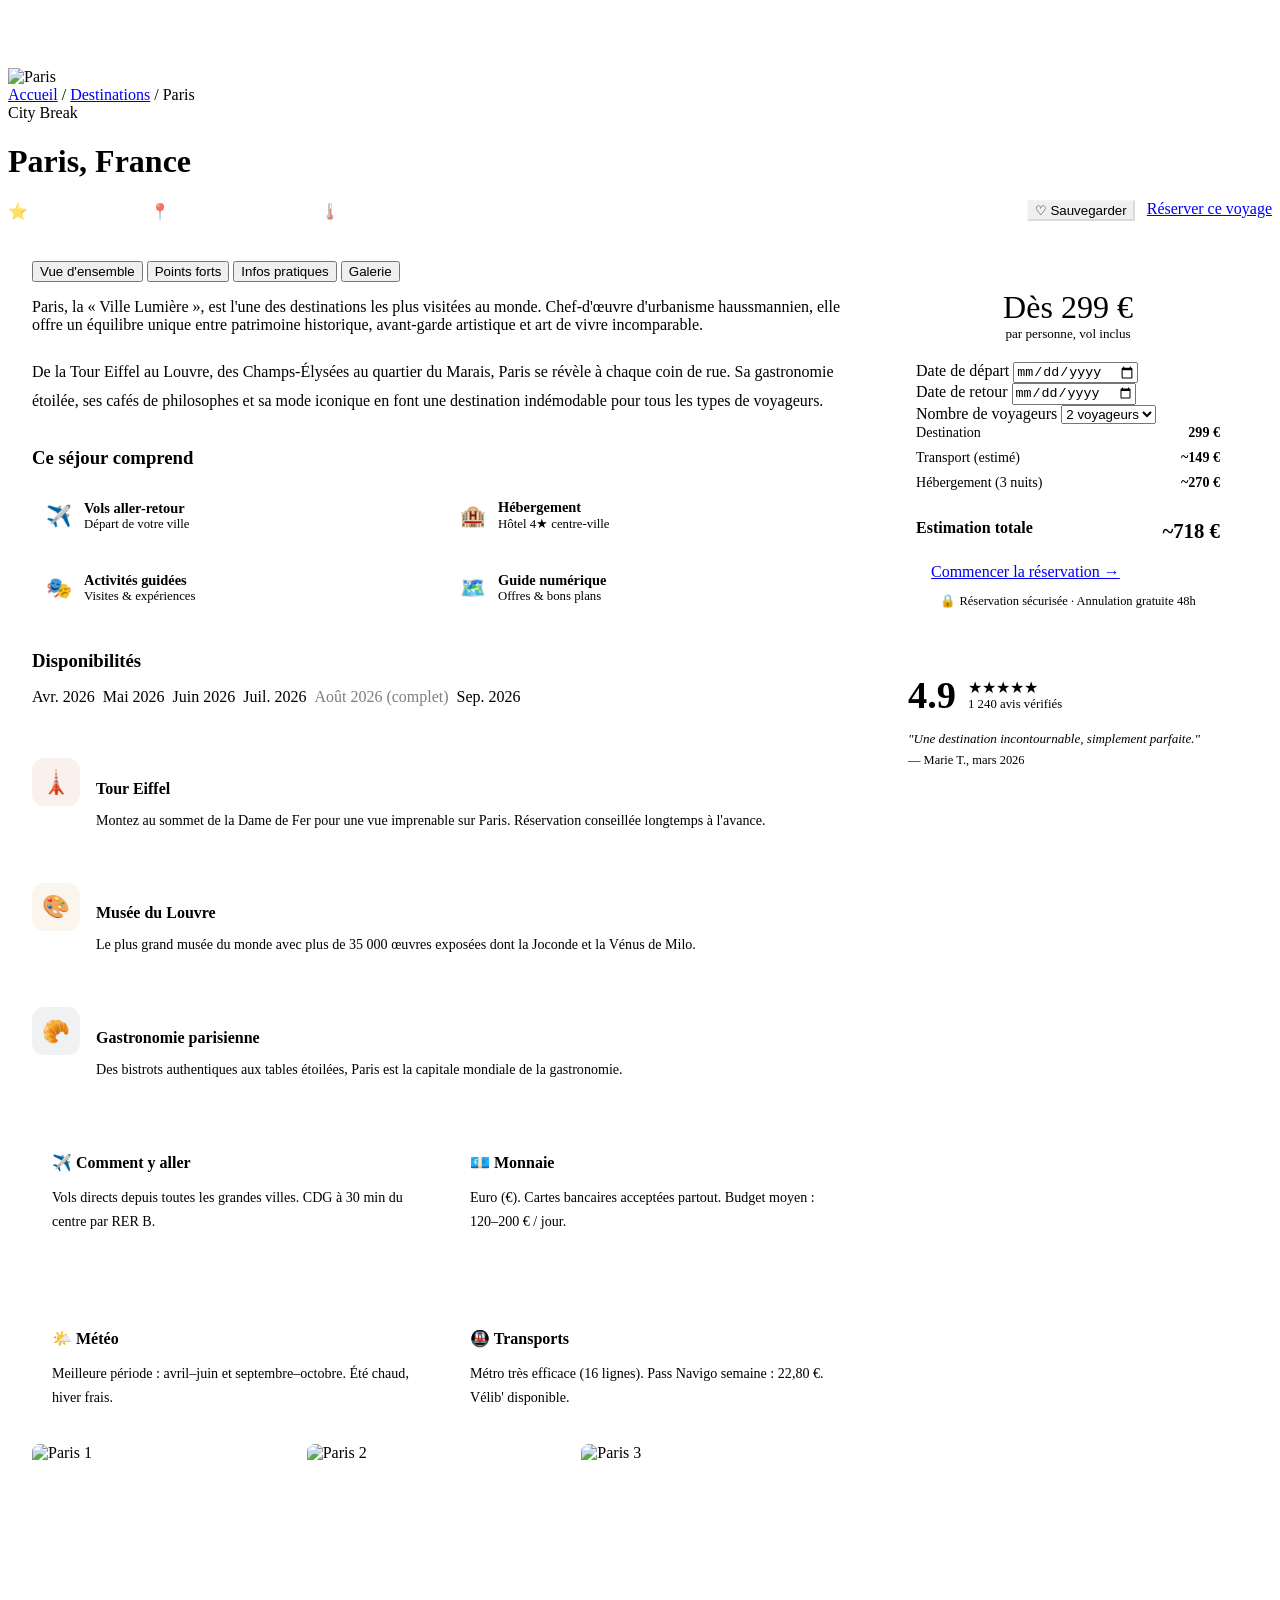
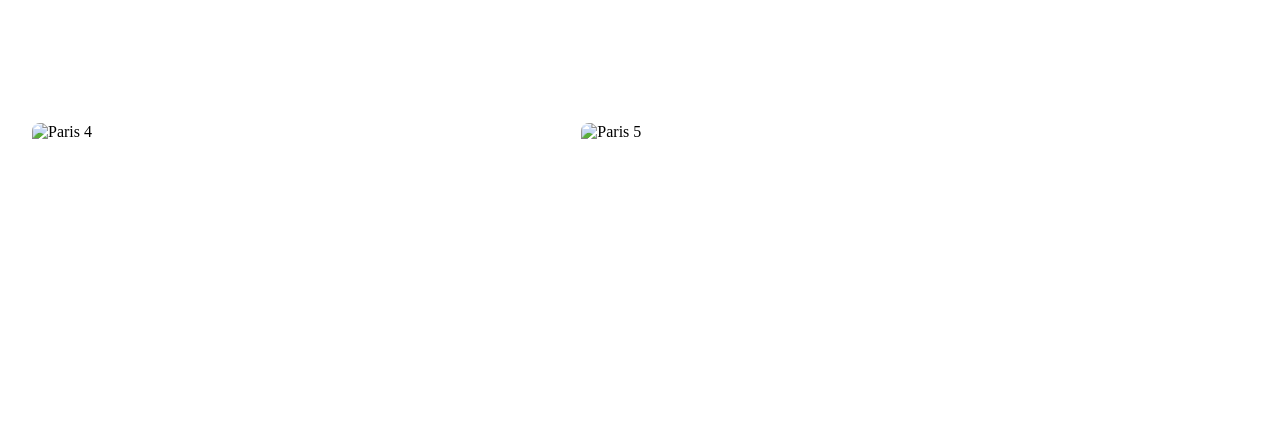
==== destination-detail.html @ 7fc2940a "Add destination-detail.html for Paris travel details" ====
<!DOCTYPE html>
<html lang="fr">
<head>
  <meta charset="UTF-8">
  <meta name="viewport" content="width=device-width, initial-scale=1.0">
  <title>Paris, France — VoyageVista</title>
  <link rel="stylesheet" href="css/style.css">
</head>
<body class="page-top">
 
<div id="navbar-placeholder"></div>
 
<!-- DESTINATION HERO -->
<div class="dest-hero" style="margin-top: 68px;">
  <img id="destHeroImg" src="https://images.unsplash.com/photo-1502602898657-3e91760cbb34?w=1600&auto=format" alt="Paris">
  <div class="dest-hero-overlay"></div>
  <div class="dest-hero-content container">
    <div class="breadcrumb">
      <a href="index.html">Accueil</a>
      <span class="breadcrumb-sep">/</span>
      <a href="destinations.html">Destinations</a>
      <span class="breadcrumb-sep">/</span>
      <span id="destName">Paris</span>
    </div>
    <div style="display: flex; justify-content: space-between; align-items: flex-end; flex-wrap: wrap; gap: 20px;">
      <div>
        <span class="badge badge-terra" style="margin-bottom: 10px;">City Break</span>
        <h1 class="display-2" style="color: var(--white);" id="destTitle">Paris, France</h1>
        <div style="display: flex; align-items: center; gap: 20px; margin-top: 10px; color: rgba(255,255,255,.75);">
          <span>⭐ 4.9 · 1 240 avis</span>
          <span>📍 Europe Occidentale</span>
          <span>🌡️ 8–22°C printemps</span>
        </div>
      </div>
      <div style="display: flex; gap: 12px;">
        <button class="btn btn-ghost btn-sm" style="color: var(--white); border-color: rgba(255,255,255,.3);">♡ Sauvegarder</button>
        <a href="transports.html" class="btn btn-primary" id="bookBtn">Réserver ce voyage</a>
      </div>
    </div>
  </div>
</div>
 
<!-- MAIN CONTENT -->
<div class="container" style="padding: 40px 24px;">
  <div style="display: grid; grid-template-columns: 1fr 360px; gap: 40px; align-items: start;">
 
    <!-- LEFT: Tabs Content -->
    <div>
      <div class="tabs" id="detailTabs">
        <button class="tab-btn active" data-tab="overview">Vue d'ensemble</button>
        <button class="tab-btn" data-tab="highlights">Points forts</button>
        <button class="tab-btn" data-tab="practical">Infos pratiques</button>
        <button class="tab-btn" data-tab="gallery">Galerie</button>
      </div>
 
      <!-- OVERVIEW -->
      <div class="tab-panel active" id="overview">
        <p class="body-lg" style="color: var(--text-mid); margin-bottom: 24px;">
          Paris, la « Ville Lumière », est l'une des destinations les plus visitées au monde. Chef-d'œuvre d'urbanisme haussmannien, elle offre un équilibre unique entre patrimoine historique, avant-garde artistique et art de vivre incomparable.
        </p>
        <p style="color: var(--text-mid); margin-bottom: 32px; line-height: 1.8;">
          De la Tour Eiffel au Louvre, des Champs-Élysées au quartier du Marais, Paris se révèle à chaque coin de rue. Sa gastronomie étoilée, ses cafés de philosophes et sa mode iconique en font une destination indémodable pour tous les types de voyageurs.
        </p>
        <h3 class="heading-3" style="margin-bottom: 16px;">Ce séjour comprend</h3>
        <div style="display: grid; grid-template-columns: 1fr 1fr; gap: 12px; margin-bottom: 32px;">
          <div style="display: flex; gap: 12px; align-items: center; background: var(--sand); padding: 14px; border-radius: var(--radius-md);">
            <span style="font-size: 1.3rem;">✈️</span>
            <div><div style="font-weight: 600; font-size: 0.9rem;">Vols aller-retour</div><div style="font-size: 0.8rem; color: var(--text-light);">Départ de votre ville</div></div>
          </div>
          <div style="display: flex; gap: 12px; align-items: center; background: var(--sand); padding: 14px; border-radius: var(--radius-md);">
            <span style="font-size: 1.3rem;">🏨</span>
            <div><div style="font-weight: 600; font-size: 0.9rem;">Hébergement</div><div style="font-size: 0.8rem; color: var(--text-light);">Hôtel 4★ centre-ville</div></div>
          </div>
          <div style="display: flex; gap: 12px; align-items: center; background: var(--sand); padding: 14px; border-radius: var(--radius-md);">
            <span style="font-size: 1.3rem;">🎭</span>
            <div><div style="font-weight: 600; font-size: 0.9rem;">Activités guidées</div><div style="font-size: 0.8rem; color: var(--text-light);">Visites & expériences</div></div>
          </div>
          <div style="display: flex; gap: 12px; align-items: center; background: var(--sand); padding: 14px; border-radius: var(--radius-md);">
            <span style="font-size: 1.3rem;">🗺️</span>
            <div><div style="font-weight: 600; font-size: 0.9rem;">Guide numérique</div><div style="font-size: 0.8rem; color: var(--text-light);">Offres & bons plans</div></div>
          </div>
        </div>
        <h3 class="heading-3" style="margin-bottom: 16px;">Disponibilités</h3>
        <div style="display: flex; gap: 8px; flex-wrap: wrap; margin-bottom: 32px;">
          <span class="chip active">Avr. 2026</span>
          <span class="chip active">Mai 2026</span>
          <span class="chip active">Juin 2026</span>
          <span class="chip active">Juil. 2026</span>
          <span class="chip" style="opacity: 0.5; cursor: not-allowed;">Août 2026 (complet)</span>
          <span class="chip active">Sep. 2026</span>
        </div>
      </div>
 
      <!-- HIGHLIGHTS -->
      <div class="tab-panel" id="highlights">
        <div style="space-y: 20px;">
          <div style="display: flex; gap: 16px; align-items: flex-start; padding: 20px 0; border-bottom: 1px solid var(--sand);">
            <div style="width: 48px; height: 48px; background: rgba(201,113,74,.1); border-radius: 12px; display: flex; align-items: center; justify-content: center; font-size: 1.4rem; flex-shrink: 0;">🗼</div>
            <div><h4 style="font-weight: 700; margin-bottom: 6px;">Tour Eiffel</h4><p style="font-size: 0.88rem; color: var(--text-mid);">Montez au sommet de la Dame de Fer pour une vue imprenable sur Paris. Réservation conseillée longtemps à l'avance.</p></div>
          </div>
          <div style="display: flex; gap: 16px; align-items: flex-start; padding: 20px 0; border-bottom: 1px solid var(--sand);">
            <div style="width: 48px; height: 48px; background: rgba(212,168,83,.1); border-radius: 12px; display: flex; align-items: center; justify-content: center; font-size: 1.4rem; flex-shrink: 0;">🎨</div>
            <div><h4 style="font-weight: 700; margin-bottom: 6px;">Musée du Louvre</h4><p style="font-size: 0.88rem; color: var(--text-mid);">Le plus grand musée du monde avec plus de 35 000 œuvres exposées dont la Joconde et la Vénus de Milo.</p></div>
          </div>
          <div style="display: flex; gap: 16px; align-items: flex-start; padding: 20px 0; border-bottom: 1px solid var(--sand);">
            <div style="width: 48px; height: 48px; background: rgba(13,27,42,.06); border-radius: 12px; display: flex; align-items: center; justify-content: center; font-size: 1.4rem; flex-shrink: 0;">🥐</div>
            <div><h4 style="font-weight: 700; margin-bottom: 6px;">Gastronomie parisienne</h4><p style="font-size: 0.88rem; color: var(--text-mid);">Des bistrots authentiques aux tables étoilées, Paris est la capitale mondiale de la gastronomie.</p></div>
          </div>
        </div>
      </div>
 
      <!-- PRACTICAL -->
      <div class="tab-panel" id="practical">
        <div style="display: grid; grid-template-columns: 1fr 1fr; gap: 20px;">
          <div style="background: var(--sand); padding: 20px; border-radius: var(--radius-md);">
            <h4 style="font-weight: 700; margin-bottom: 10px;">✈️ Comment y aller</h4>
            <p style="font-size: 0.88rem; color: var(--text-mid); line-height: 1.7;">Vols directs depuis toutes les grandes villes. CDG à 30 min du centre par RER B.</p>
          </div>
          <div style="background: var(--sand); padding: 20px; border-radius: var(--radius-md);">
            <h4 style="font-weight: 700; margin-bottom: 10px;">💶 Monnaie</h4>
            <p style="font-size: 0.88rem; color: var(--text-mid); line-height: 1.7;">Euro (€). Cartes bancaires acceptées partout. Budget moyen : 120–200 € / jour.</p>
          </div>
          <div style="background: var(--sand); padding: 20px; border-radius: var(--radius-md);">
            <h4 style="font-weight: 700; margin-bottom: 10px;">🌤️ Météo</h4>
            <p style="font-size: 0.88rem; color: var(--text-mid); line-height: 1.7;">Meilleure période : avril–juin et septembre–octobre. Été chaud, hiver frais.</p>
          </div>
          <div style="background: var(--sand); padding: 20px; border-radius: var(--radius-md);">
            <h4 style="font-weight: 700; margin-bottom: 10px;">🚇 Transports</h4>
            <p style="font-size: 0.88rem; color: var(--text-mid); line-height: 1.7;">Métro très efficace (16 lignes). Pass Navigo semaine : 22,80 €. Vélib' disponible.</p>
          </div>
        </div>
      </div>
 
      <!-- GALLERY -->
      <div class="tab-panel" id="gallery">
        <div style="display: grid; grid-template-columns: 1fr 1fr 1fr; gap: 8px;">
          <img src="https://images.unsplash.com/photo-1502602898657-3e91760cbb34?w=400&auto=format" style="border-radius: 8px; aspect-ratio:1; object-fit:cover; width:100%; cursor:pointer;" alt="Paris 1">
          <img src="https://images.unsplash.com/photo-1522093007474-d86e9bf7ba6f?w=400&auto=format" style="border-radius: 8px; aspect-ratio:1; object-fit:cover; width:100%; cursor:pointer;" alt="Paris 2">
          <img src="https://images.unsplash.com/photo-1543349689-9a4d426bee8e?w=400&auto=format" style="border-radius: 8px; aspect-ratio:1; object-fit:cover; width:100%; cursor:pointer;" alt="Paris 3">
          <img src="https://images.unsplash.com/photo-1499856871958-5b9627545d1a?w=400&auto=format" style="border-radius: 8px; grid-column: span 2; aspect-ratio:2/1; object-fit:cover; width:100%; cursor:pointer;" alt="Paris 4">
          <img src="https://images.unsplash.com/photo-1431274172761-fca41d930114?w=400&auto=format" style="border-radius: 8px; aspect-ratio:1; object-fit:cover; width:100%; cursor:pointer;" alt="Paris 5">
        </div>
      </div>
    </div>
 
    <!-- RIGHT: Booking Card -->
    <div style="position: sticky; top: 88px;">
      <div style="background: var(--white); border-radius: var(--radius-xl); padding: 28px; box-shadow: var(--shadow-lg); border: 2px solid var(--sand);">
        <div style="text-align: center; margin-bottom: 20px;">
          <div class="card-price" style="font-size: 2rem;">Dès 299 €</div>
          <div style="font-size: 0.82rem; color: var(--text-light);">par personne, vol inclus</div>
        </div>
 
        <div class="divider"></div>
 
        <div class="form-group">
          <label class="form-label">Date de départ</label>
          <input type="date" class="form-input">
        </div>
        <div class="form-group">
          <label class="form-label">Date de retour</label>
          <input type="date" class="form-input">
        </div>
        <div class="form-group">
          <label class="form-label">Nombre de voyageurs</label>
          <select class="form-input form-select">
            <option>1 voyageur</option>
            <option selected>2 voyageurs</option>
            <option>3 voyageurs</option>
            <option>4 voyageurs</option>
          </select>
        </div>
 
        <div class="divider"></div>
 
        <div style="font-size: 0.88rem; color: var(--text-mid); margin-bottom: 16px;">
          <div style="display: flex; justify-content: space-between; margin-bottom: 8px;"><span>Destination</span><span style="font-weight:600">299 €</span></div>
          <div style="display: flex; justify-content: space-between; margin-bottom: 8px;"><span>Transport (estimé)</span><span style="font-weight:600">~149 €</span></div>
          <div style="display: flex; justify-content: space-between;"><span>Hébergement (3 nuits)</span><span style="font-weight:600">~270 €</span></div>
        </div>
        <div style="display: flex; justify-content: space-between; font-weight: 700; font-size: 1rem; margin-bottom: 20px; padding-top: 12px; border-top: 2px solid var(--sand);">
          <span>Estimation totale</span>
          <span class="text-terra" style="font-family: var(--font-display); font-size: 1.3rem;">~718 €</span>
        </div>
 
        <a href="transports.html" class="btn btn-primary" style="width: 100%; justify-content: center; font-size: 1rem; padding: 15px;"
          onclick="
            const dest = {id: 1, name: 'Paris', country: 'France', price: 299, img: 'https://images.unsplash.com/photo-1511739001486-6bfe10ce785f?w=600&auto=format'};
            const cart = JSON.parse(localStorage.getItem('vv_cart')||'{}');
            cart.destination = dest; cart.transport = null; cart.accommodation = null; cart.activities = [];
            localStorage.setItem('vv_cart', JSON.stringify(cart));
          ">
          Commencer la réservation →
        </a>
 
        <div style="text-align:center; margin-top: 12px; font-size: 0.78rem; color: var(--text-light);">
          🔒 Réservation sécurisée · Annulation gratuite 48h
        </div>
      </div>
 
      <!-- Reviews mini -->
      <div style="background: var(--white); border-radius: var(--radius-lg); padding: 20px; box-shadow: var(--shadow-sm); margin-top: 16px;">
        <div style="display: flex; align-items: center; gap: 12px; margin-bottom: 14px;">
          <div style="font-family: var(--font-display); font-size: 2.4rem; font-weight: 900; color: var(--terra);">4.9</div>
          <div>
            <div style="color: var(--gold);">★★★★★</div>
            <div style="font-size: 0.8rem; color: var(--text-light);">1 240 avis vérifiés</div>
          </div>
        </div>
        <div style="font-size: 0.82rem; color: var(--text-mid); font-style: italic; font-family: var(--font-display);">"Une destination incontournable, simplement parfaite."</div>
        <div style="font-size: 0.78rem; color: var(--text-light); margin-top: 6px;">— Marie T., mars 2026</div>
      </div>
    </div>
 
  </div>
</div>
 
<div id="footer-placeholder"></div>
 
<script src="js/components.js"></script>
<script src="js/main.js"></script>
<script>
// Update page based on query param
document.addEventListener('DOMContentLoaded', () => {
  initTabs('#detailTabs');
});
 
function initTabs(sel) {
  const tabsEl = document.querySelector(sel || '.tabs');
  if (!tabsEl) return;
  tabsEl.querySelectorAll('.tab-btn').forEach(btn => {
    btn.addEventListener('click', () => {
      const target = btn.dataset.tab;
      tabsEl.querySelectorAll('.tab-btn').forEach(b => b.classList.remove('active'));
      btn.classList.add('active');
      document.querySelectorAll('.tab-panel').forEach(p => p.classList.toggle('active', p.id === target));
    });
  });
}
</script>
</body>
</html>
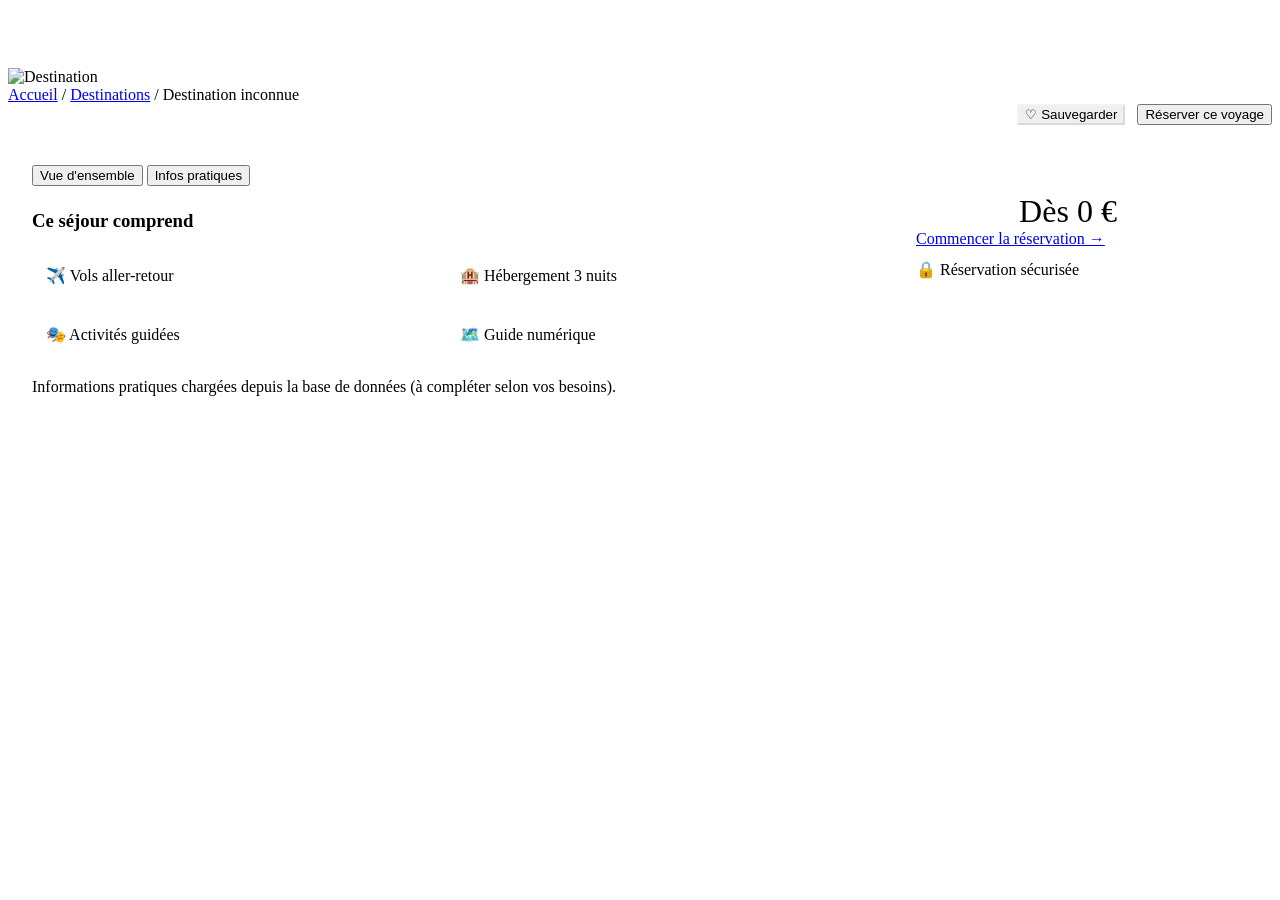
==== commit af1ac266: "Update destination-detail.html" ====
--- a/destination-detail.html
+++ b/destination-detail.html
@@ -3,240 +3,131 @@
 <head>
   <meta charset="UTF-8">
   <meta name="viewport" content="width=device-width, initial-scale=1.0">
-  <title>Paris, France — VoyageVista</title>
+  <title>Destination — VoyageVista</title>
   <link rel="stylesheet" href="css/style.css">
 </head>
 <body class="page-top">
- 
+
 <div id="navbar-placeholder"></div>
- 
-<!-- DESTINATION HERO -->
+
+<!-- DESTINATION HERO (sera rempli dynamiquement) -->
 <div class="dest-hero" style="margin-top: 68px;">
-  <img id="destHeroImg" src="https://images.unsplash.com/photo-1502602898657-3e91760cbb34?w=1600&auto=format" alt="Paris">
+  <img id="destHeroImg" src="" alt="Destination">
   <div class="dest-hero-overlay"></div>
   <div class="dest-hero-content container">
     <div class="breadcrumb">
-      <a href="index.html">Accueil</a>
-      <span class="breadcrumb-sep">/</span>
-      <a href="destinations.html">Destinations</a>
-      <span class="breadcrumb-sep">/</span>
-      <span id="destName">Paris</span>
+      <a href="index.html">Accueil</a> <span class="breadcrumb-sep">/</span>
+      <a href="destinations.html">Destinations</a> <span class="breadcrumb-sep">/</span>
+      <span id="destName"></span>
     </div>
-    <div style="display: flex; justify-content: space-between; align-items: flex-end; flex-wrap: wrap; gap: 20px;">
+    <div style="display: flex; justify-content: space-between; align-items: flex-end; flex-wrap: wrap;">
       <div>
-        <span class="badge badge-terra" style="margin-bottom: 10px;">City Break</span>
-        <h1 class="display-2" style="color: var(--white);" id="destTitle">Paris, France</h1>
-        <div style="display: flex; align-items: center; gap: 20px; margin-top: 10px; color: rgba(255,255,255,.75);">
-          <span>⭐ 4.9 · 1 240 avis</span>
-          <span>📍 Europe Occidentale</span>
-          <span>🌡️ 8–22°C printemps</span>
-        </div>
+        <span class="badge badge-terra" id="destTag" style="margin-bottom: 10px;"></span>
+        <h1 class="display-2" style="color: var(--white);" id="destTitle"></h1>
+        <div style="display: flex; gap: 20px; margin-top: 10px; color: rgba(255,255,255,.75);" id="destMeta"></div>
       </div>
       <div style="display: flex; gap: 12px;">
-        <button class="btn btn-ghost btn-sm" style="color: var(--white); border-color: rgba(255,255,255,.3);">♡ Sauvegarder</button>
-        <a href="transports.html" class="btn btn-primary" id="bookBtn">Réserver ce voyage</a>
+        <button class="btn btn-ghost btn-sm" id="saveWishlistBtn" style="color: var(--white); border-color: rgba(255,255,255,.3);">♡ Sauvegarder</button>
+        <button class="btn btn-primary" id="bookBtn">Réserver ce voyage</button>
       </div>
     </div>
   </div>
 </div>
- 
-<!-- MAIN CONTENT -->
+
+<!-- MAIN CONTENT (version simplifiée avec les infos dynamiques) -->
 <div class="container" style="padding: 40px 24px;">
-  <div style="display: grid; grid-template-columns: 1fr 360px; gap: 40px; align-items: start;">
- 
-    <!-- LEFT: Tabs Content -->
+  <div style="display: grid; grid-template-columns: 1fr 360px; gap: 40px;">
     <div>
       <div class="tabs" id="detailTabs">
         <button class="tab-btn active" data-tab="overview">Vue d'ensemble</button>
-        <button class="tab-btn" data-tab="highlights">Points forts</button>
         <button class="tab-btn" data-tab="practical">Infos pratiques</button>
-        <button class="tab-btn" data-tab="gallery">Galerie</button>
       </div>
- 
-      <!-- OVERVIEW -->
       <div class="tab-panel active" id="overview">
-        <p class="body-lg" style="color: var(--text-mid); margin-bottom: 24px;">
-          Paris, la « Ville Lumière », est l'une des destinations les plus visitées au monde. Chef-d'œuvre d'urbanisme haussmannien, elle offre un équilibre unique entre patrimoine historique, avant-garde artistique et art de vivre incomparable.
-        </p>
-        <p style="color: var(--text-mid); margin-bottom: 32px; line-height: 1.8;">
-          De la Tour Eiffel au Louvre, des Champs-Élysées au quartier du Marais, Paris se révèle à chaque coin de rue. Sa gastronomie étoilée, ses cafés de philosophes et sa mode iconique en font une destination indémodable pour tous les types de voyageurs.
-        </p>
-        <h3 class="heading-3" style="margin-bottom: 16px;">Ce séjour comprend</h3>
-        <div style="display: grid; grid-template-columns: 1fr 1fr; gap: 12px; margin-bottom: 32px;">
-          <div style="display: flex; gap: 12px; align-items: center; background: var(--sand); padding: 14px; border-radius: var(--radius-md);">
-            <span style="font-size: 1.3rem;">✈️</span>
-            <div><div style="font-weight: 600; font-size: 0.9rem;">Vols aller-retour</div><div style="font-size: 0.8rem; color: var(--text-light);">Départ de votre ville</div></div>
-          </div>
-          <div style="display: flex; gap: 12px; align-items: center; background: var(--sand); padding: 14px; border-radius: var(--radius-md);">
-            <span style="font-size: 1.3rem;">🏨</span>
-            <div><div style="font-weight: 600; font-size: 0.9rem;">Hébergement</div><div style="font-size: 0.8rem; color: var(--text-light);">Hôtel 4★ centre-ville</div></div>
-          </div>
-          <div style="display: flex; gap: 12px; align-items: center; background: var(--sand); padding: 14px; border-radius: var(--radius-md);">
-            <span style="font-size: 1.3rem;">🎭</span>
-            <div><div style="font-weight: 600; font-size: 0.9rem;">Activités guidées</div><div style="font-size: 0.8rem; color: var(--text-light);">Visites & expériences</div></div>
-          </div>
-          <div style="display: flex; gap: 12px; align-items: center; background: var(--sand); padding: 14px; border-radius: var(--radius-md);">
-            <span style="font-size: 1.3rem;">🗺️</span>
-            <div><div style="font-weight: 600; font-size: 0.9rem;">Guide numérique</div><div style="font-size: 0.8rem; color: var(--text-light);">Offres & bons plans</div></div>
-          </div>
-        </div>
-        <h3 class="heading-3" style="margin-bottom: 16px;">Disponibilités</h3>
-        <div style="display: flex; gap: 8px; flex-wrap: wrap; margin-bottom: 32px;">
-          <span class="chip active">Avr. 2026</span>
-          <span class="chip active">Mai 2026</span>
-          <span class="chip active">Juin 2026</span>
-          <span class="chip active">Juil. 2026</span>
-          <span class="chip" style="opacity: 0.5; cursor: not-allowed;">Août 2026 (complet)</span>
-          <span class="chip active">Sep. 2026</span>
+        <p id="destDescription" class="body-lg" style="margin-bottom: 24px;"></p>
+        <h3 class="heading-3">Ce séjour comprend</h3>
+        <div style="display: grid; grid-template-columns: 1fr 1fr; gap: 12px; margin: 20px 0;">
+          <div style="display: flex; gap: 12px; background: var(--sand); padding: 14px; border-radius: var(--radius-md);">✈️ Vols aller-retour</div>
+          <div style="display: flex; gap: 12px; background: var(--sand); padding: 14px; border-radius: var(--radius-md);">🏨 Hébergement 3 nuits</div>
+          <div style="display: flex; gap: 12px; background: var(--sand); padding: 14px; border-radius: var(--radius-md);">🎭 Activités guidées</div>
+          <div style="display: flex; gap: 12px; background: var(--sand); padding: 14px; border-radius: var(--radius-md);">🗺️ Guide numérique</div>
         </div>
       </div>
- 
-      <!-- HIGHLIGHTS -->
-      <div class="tab-panel" id="highlights">
-        <div style="space-y: 20px;">
-          <div style="display: flex; gap: 16px; align-items: flex-start; padding: 20px 0; border-bottom: 1px solid var(--sand);">
-            <div style="width: 48px; height: 48px; background: rgba(201,113,74,.1); border-radius: 12px; display: flex; align-items: center; justify-content: center; font-size: 1.4rem; flex-shrink: 0;">🗼</div>
-            <div><h4 style="font-weight: 700; margin-bottom: 6px;">Tour Eiffel</h4><p style="font-size: 0.88rem; color: var(--text-mid);">Montez au sommet de la Dame de Fer pour une vue imprenable sur Paris. Réservation conseillée longtemps à l'avance.</p></div>
-          </div>
-          <div style="display: flex; gap: 16px; align-items: flex-start; padding: 20px 0; border-bottom: 1px solid var(--sand);">
-            <div style="width: 48px; height: 48px; background: rgba(212,168,83,.1); border-radius: 12px; display: flex; align-items: center; justify-content: center; font-size: 1.4rem; flex-shrink: 0;">🎨</div>
-            <div><h4 style="font-weight: 700; margin-bottom: 6px;">Musée du Louvre</h4><p style="font-size: 0.88rem; color: var(--text-mid);">Le plus grand musée du monde avec plus de 35 000 œuvres exposées dont la Joconde et la Vénus de Milo.</p></div>
-          </div>
-          <div style="display: flex; gap: 16px; align-items: flex-start; padding: 20px 0; border-bottom: 1px solid var(--sand);">
-            <div style="width: 48px; height: 48px; background: rgba(13,27,42,.06); border-radius: 12px; display: flex; align-items: center; justify-content: center; font-size: 1.4rem; flex-shrink: 0;">🥐</div>
-            <div><h4 style="font-weight: 700; margin-bottom: 6px;">Gastronomie parisienne</h4><p style="font-size: 0.88rem; color: var(--text-mid);">Des bistrots authentiques aux tables étoilées, Paris est la capitale mondiale de la gastronomie.</p></div>
-          </div>
-        </div>
-      </div>
- 
-      <!-- PRACTICAL -->
       <div class="tab-panel" id="practical">
-        <div style="display: grid; grid-template-columns: 1fr 1fr; gap: 20px;">
-          <div style="background: var(--sand); padding: 20px; border-radius: var(--radius-md);">
-            <h4 style="font-weight: 700; margin-bottom: 10px;">✈️ Comment y aller</h4>
-            <p style="font-size: 0.88rem; color: var(--text-mid); line-height: 1.7;">Vols directs depuis toutes les grandes villes. CDG à 30 min du centre par RER B.</p>
-          </div>
-          <div style="background: var(--sand); padding: 20px; border-radius: var(--radius-md);">
-            <h4 style="font-weight: 700; margin-bottom: 10px;">💶 Monnaie</h4>
-            <p style="font-size: 0.88rem; color: var(--text-mid); line-height: 1.7;">Euro (€). Cartes bancaires acceptées partout. Budget moyen : 120–200 € / jour.</p>
-          </div>
-          <div style="background: var(--sand); padding: 20px; border-radius: var(--radius-md);">
-            <h4 style="font-weight: 700; margin-bottom: 10px;">🌤️ Météo</h4>
-            <p style="font-size: 0.88rem; color: var(--text-mid); line-height: 1.7;">Meilleure période : avril–juin et septembre–octobre. Été chaud, hiver frais.</p>
-          </div>
-          <div style="background: var(--sand); padding: 20px; border-radius: var(--radius-md);">
-            <h4 style="font-weight: 700; margin-bottom: 10px;">🚇 Transports</h4>
-            <p style="font-size: 0.88rem; color: var(--text-mid); line-height: 1.7;">Métro très efficace (16 lignes). Pass Navigo semaine : 22,80 €. Vélib' disponible.</p>
-          </div>
-        </div>
-      </div>
- 
-      <!-- GALLERY -->
-      <div class="tab-panel" id="gallery">
-        <div style="display: grid; grid-template-columns: 1fr 1fr 1fr; gap: 8px;">
-          <img src="https://images.unsplash.com/photo-1502602898657-3e91760cbb34?w=400&auto=format" style="border-radius: 8px; aspect-ratio:1; object-fit:cover; width:100%; cursor:pointer;" alt="Paris 1">
-          <img src="https://images.unsplash.com/photo-1522093007474-d86e9bf7ba6f?w=400&auto=format" style="border-radius: 8px; aspect-ratio:1; object-fit:cover; width:100%; cursor:pointer;" alt="Paris 2">
-          <img src="https://images.unsplash.com/photo-1543349689-9a4d426bee8e?w=400&auto=format" style="border-radius: 8px; aspect-ratio:1; object-fit:cover; width:100%; cursor:pointer;" alt="Paris 3">
-          <img src="https://images.unsplash.com/photo-1499856871958-5b9627545d1a?w=400&auto=format" style="border-radius: 8px; grid-column: span 2; aspect-ratio:2/1; object-fit:cover; width:100%; cursor:pointer;" alt="Paris 4">
-          <img src="https://images.unsplash.com/photo-1431274172761-fca41d930114?w=400&auto=format" style="border-radius: 8px; aspect-ratio:1; object-fit:cover; width:100%; cursor:pointer;" alt="Paris 5">
-        </div>
+        <p>Informations pratiques chargées depuis la base de données (à compléter selon vos besoins).</p>
       </div>
     </div>
- 
-    <!-- RIGHT: Booking Card -->
+
+    <!-- Booking card -->
     <div style="position: sticky; top: 88px;">
-      <div style="background: var(--white); border-radius: var(--radius-xl); padding: 28px; box-shadow: var(--shadow-lg); border: 2px solid var(--sand);">
-        <div style="text-align: center; margin-bottom: 20px;">
-          <div class="card-price" style="font-size: 2rem;">Dès 299 €</div>
-          <div style="font-size: 0.82rem; color: var(--text-light);">par personne, vol inclus</div>
-        </div>
- 
+      <div style="background: var(--white); border-radius: var(--radius-xl); padding: 28px; box-shadow: var(--shadow-lg);">
+        <div class="card-price" id="detailPrice" style="font-size: 2rem; text-align: center;">Dès 0 €</div>
         <div class="divider"></div>
- 
-        <div class="form-group">
-          <label class="form-label">Date de départ</label>
-          <input type="date" class="form-input">
-        </div>
-        <div class="form-group">
-          <label class="form-label">Date de retour</label>
-          <input type="date" class="form-input">
-        </div>
-        <div class="form-group">
-          <label class="form-label">Nombre de voyageurs</label>
-          <select class="form-input form-select">
-            <option>1 voyageur</option>
-            <option selected>2 voyageurs</option>
-            <option>3 voyageurs</option>
-            <option>4 voyageurs</option>
-          </select>
-        </div>
- 
-        <div class="divider"></div>
- 
-        <div style="font-size: 0.88rem; color: var(--text-mid); margin-bottom: 16px;">
-          <div style="display: flex; justify-content: space-between; margin-bottom: 8px;"><span>Destination</span><span style="font-weight:600">299 €</span></div>
-          <div style="display: flex; justify-content: space-between; margin-bottom: 8px;"><span>Transport (estimé)</span><span style="font-weight:600">~149 €</span></div>
-          <div style="display: flex; justify-content: space-between;"><span>Hébergement (3 nuits)</span><span style="font-weight:600">~270 €</span></div>
-        </div>
-        <div style="display: flex; justify-content: space-between; font-weight: 700; font-size: 1rem; margin-bottom: 20px; padding-top: 12px; border-top: 2px solid var(--sand);">
-          <span>Estimation totale</span>
-          <span class="text-terra" style="font-family: var(--font-display); font-size: 1.3rem;">~718 €</span>
-        </div>
- 
-        <a href="transports.html" class="btn btn-primary" style="width: 100%; justify-content: center; font-size: 1rem; padding: 15px;"
-          onclick="
-            const dest = {id: 1, name: 'Paris', country: 'France', price: 299, img: 'https://images.unsplash.com/photo-1511739001486-6bfe10ce785f?w=600&auto=format'};
-            const cart = JSON.parse(localStorage.getItem('vv_cart')||'{}');
-            cart.destination = dest; cart.transport = null; cart.accommodation = null; cart.activities = [];
-            localStorage.setItem('vv_cart', JSON.stringify(cart));
-          ">
-          Commencer la réservation →
-        </a>
- 
-        <div style="text-align:center; margin-top: 12px; font-size: 0.78rem; color: var(--text-light);">
-          🔒 Réservation sécurisée · Annulation gratuite 48h
-        </div>
-      </div>
- 
-      <!-- Reviews mini -->
-      <div style="background: var(--white); border-radius: var(--radius-lg); padding: 20px; box-shadow: var(--shadow-sm); margin-top: 16px;">
-        <div style="display: flex; align-items: center; gap: 12px; margin-bottom: 14px;">
-          <div style="font-family: var(--font-display); font-size: 2.4rem; font-weight: 900; color: var(--terra);">4.9</div>
-          <div>
-            <div style="color: var(--gold);">★★★★★</div>
-            <div style="font-size: 0.8rem; color: var(--text-light);">1 240 avis vérifiés</div>
-          </div>
-        </div>
-        <div style="font-size: 0.82rem; color: var(--text-mid); font-style: italic; font-family: var(--font-display);">"Une destination incontournable, simplement parfaite."</div>
-        <div style="font-size: 0.78rem; color: var(--text-light); margin-top: 6px;">— Marie T., mars 2026</div>
+        <a href="transports.html" class="btn btn-primary" style="width: 100%; justify-content: center;" id="detailBookBtn">Commencer la réservation →</a>
+        <div class="secure-badge" style="margin-top: 12px;">🔒 Réservation sécurisée</div>
       </div>
     </div>
- 
   </div>
 </div>
- 
+
 <div id="footer-placeholder"></div>
- 
+
 <script src="js/components.js"></script>
 <script src="js/main.js"></script>
 <script>
-// Update page based on query param
-document.addEventListener('DOMContentLoaded', () => {
-  initTabs('#detailTabs');
-});
- 
-function initTabs(sel) {
-  const tabsEl = document.querySelector(sel || '.tabs');
-  if (!tabsEl) return;
-  tabsEl.querySelectorAll('.tab-btn').forEach(btn => {
+// Récupération de l'ID dans l'URL
+const urlParams = new URLSearchParams(window.location.search);
+const destId = urlParams.get('id');
+
+if (destId) {
+  fetch(`destinations.php?id=${destId}`)
+    .then(res => res.json())
+    .then(dest => {
+      // Remplir le hero
+      document.getElementById('destHeroImg').src = dest.image_url || 'https://images.unsplash.com/photo-1502602898657-3e91760cbb34?w=1600';
+      document.getElementById('destName').innerText = dest.name;
+      document.getElementById('destTag').innerText = dest.tag || 'Destination';
+      document.getElementById('destTitle').innerHTML = `${dest.name}, ${dest.country || ''}`;
+      document.getElementById('destDescription').innerText = dest.description;
+      document.getElementById('detailPrice').innerHTML = `Dès ${dest.price} €`;
+      if (dest.rating) {
+        document.getElementById('destMeta').innerHTML = `<span>⭐ ${dest.rating} · ${dest.reviews || 0} avis</span><span>📍 ${dest.country || ''}</span>`;
+      }
+      // Gérer le bouton de réservation
+      const bookBtn = document.getElementById('bookBtn');
+      bookBtn.onclick = () => {
+        Cart.setDestination(dest);
+        Toast.show(`${dest.name} ajouté à votre panier`, 'success');
+        window.location.href = 'transports.html';
+      };
+      const detailBookBtn = document.getElementById('detailBookBtn');
+      if (detailBookBtn) {
+        detailBookBtn.onclick = (e) => {
+          e.preventDefault();
+          Cart.setDestination(dest);
+          Toast.show(`${dest.name} ajouté au panier`, 'success');
+          window.location.href = 'transports.html';
+        };
+      }
+    })
+    .catch(err => console.error('Erreur chargement destination:', err));
+} else {
+  document.getElementById('destName').innerText = 'Destination inconnue';
+}
+
+// Initialisation des onglets
+function initTabs() {
+  const tabs = document.querySelector('#detailTabs');
+  if (!tabs) return;
+  tabs.querySelectorAll('.tab-btn').forEach(btn => {
     btn.addEventListener('click', () => {
       const target = btn.dataset.tab;
-      tabsEl.querySelectorAll('.tab-btn').forEach(b => b.classList.remove('active'));
+      tabs.querySelectorAll('.tab-btn').forEach(b => b.classList.remove('active'));
       btn.classList.add('active');
       document.querySelectorAll('.tab-panel').forEach(p => p.classList.toggle('active', p.id === target));
     });
   });
 }
+initTabs();
 </script>
 </body>
 </html>
